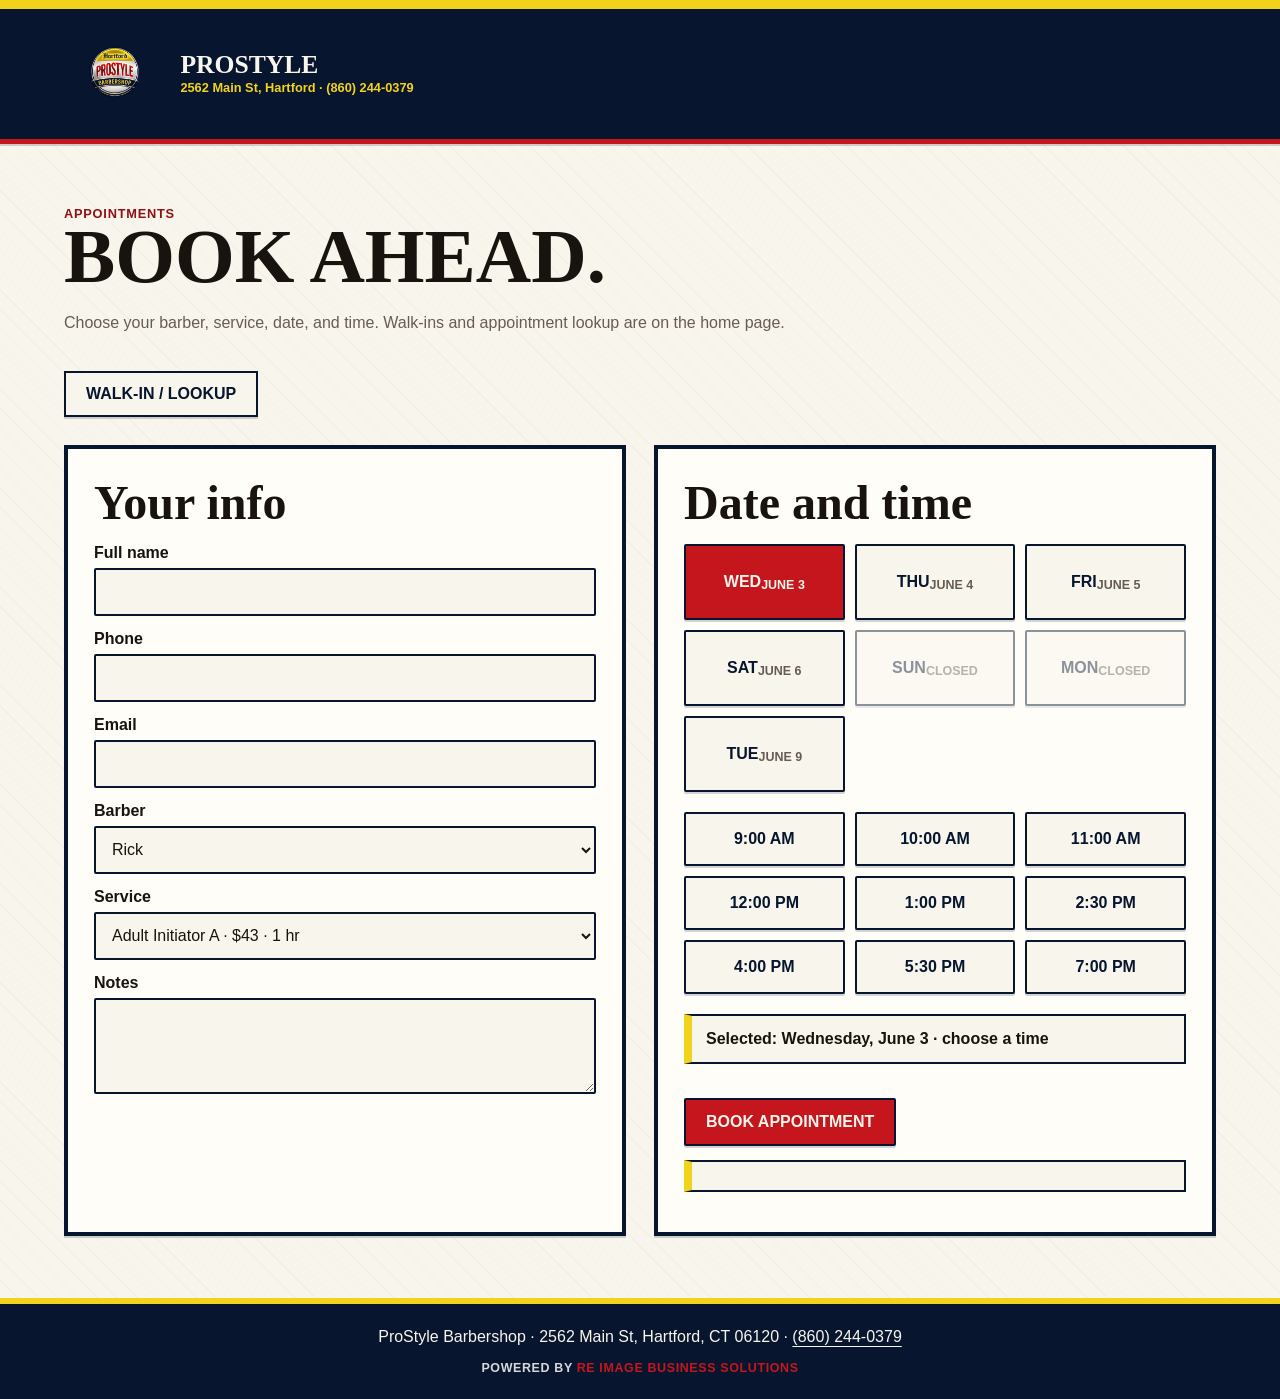
==== appointment.html @ e4a86580 "Add files via upload" ====
<!doctype html>
<html lang="en">
  <head>
    <meta charset="UTF-8" />
    <meta name="viewport" content="width=device-width, initial-scale=1.0" />
    <title>Book Appointment | ProStyle Barbershop</title>
    <meta name="description" content="Book a haircut appointment with ProStyle Barbershop in Hartford, CT." />
    <link rel="icon" href="./assets/logo.png" />
    <link rel="stylesheet" href="./styles.css" />
  </head>
  <body>
    <header>
      <div class="appointment-header">
      <a class="brand" href="./index.html">
        <img src="./assets/logo.png" alt="ProStyle Barbershop logo" />
        <span>
          <strong>ProStyle</strong>
          <span>2562 Main St, Hartford · (860) 244-0379</span>
        </span>
      </a>
      </div>
    </header>

    <main>
      <div class="eyebrow">Appointments</div>
      <h1>Book ahead.</h1>
      <p>Choose your barber, service, date, and time. Walk-ins and appointment lookup are on the home page.</p>
      <a class="button secondary" href="./index.html#checkin">Walk-in / lookup</a>

      <form class="booking" id="appointment-form">
        <section class="box">
          <h2>Your info</h2>
          <label for="name">Full name</label>
          <input id="name" name="name" autocomplete="name" required />

          <label for="phone">Phone</label>
          <input id="phone" name="phone" inputmode="tel" autocomplete="tel" required />

          <label for="email">Email</label>
          <input id="email" name="email" type="email" autocomplete="email" />

          <label for="barber">Barber</label>
          <select id="barber" name="barberId">
            <option value="rick">Rick</option>
            <option value="barber-2">Barber 2</option>
            <option value="barber-3">Barber 3</option>
          </select>

          <label for="service">Service</label>
          <select id="service" name="serviceId">
            <option value="adult-init-a">Adult Initiator A · $43 · 1 hr</option>
            <option value="adult-init-b">Adult Initiator B · $37 · 45 min</option>
            <option value="child-init-a">Child Initiator A · $33 · 45 min</option>
            <option value="child-init-b">Child Initiator B · $27 · 30 min</option>
            <option value="groomer-a">Groomer A · $49 · 1 hr</option>
            <option value="groomer-b">Groomer B · $43 · 45 min</option>
            <option value="sustainer-a">Sustainer A · $29 · 45 min</option>
            <option value="sustainer-b">Sustainer B · $25 · 30 min</option>
            <option value="sustainer-c">Sustainer C · $23 · 30 min</option>
            <option value="looker-a">Looker A · $57 · 1 hr 15 min</option>
            <option value="looker-b">Looker B · $51 · 1 hr</option>
            <option value="looker-plus-a">Looker + A · $67 · 1 hr 30 min</option>
            <option value="looker-plus-b">Looker + B · $61 · 1 hr 15 min</option>
          </select>

          <label for="notes">Notes</label>
          <textarea id="notes" name="notes"></textarea>
        </section>

        <section class="box">
          <h2>Date and time</h2>
          <div class="calendar">
            <button type="button" class="day active" data-date="Wednesday, June 3">Wed<small>June 3</small></button>
            <button type="button" class="day" data-date="Thursday, June 4">Thu<small>June 4</small></button>
            <button type="button" class="day" data-date="Friday, June 5">Fri<small>June 5</small></button>
            <button type="button" class="day" data-date="Saturday, June 6">Sat<small>June 6</small></button>
            <button type="button" class="day" disabled>Sun<small>Closed</small></button>
            <button type="button" class="day" disabled>Mon<small>Closed</small></button>
            <button type="button" class="day" data-date="Tuesday, June 9">Tue<small>June 9</small></button>
          </div>

          <div class="times">
            <button type="button" class="time" data-time="9:00 AM">9:00 AM</button>
            <button type="button" class="time" data-time="10:00 AM">10:00 AM</button>
            <button type="button" class="time" data-time="11:00 AM">11:00 AM</button>
            <button type="button" class="time" data-time="12:00 PM">12:00 PM</button>
            <button type="button" class="time" data-time="1:00 PM">1:00 PM</button>
            <button type="button" class="time" data-time="2:30 PM">2:30 PM</button>
            <button type="button" class="time" data-time="4:00 PM">4:00 PM</button>
            <button type="button" class="time" data-time="5:30 PM">5:30 PM</button>
            <button type="button" class="time" data-time="7:00 PM">7:00 PM</button>
          </div>

          <div class="notice" id="selected">Selected: Wednesday, June 3 · choose a time</div>
          <button type="submit">Book appointment</button>
          <p class="message" id="result"></p>
        </section>
      </form>
    </main>

    <footer>
      <p class="footer-line">ProStyle Barbershop · 2562 Main St, Hartford, CT 06120 · <a href="tel:18602440379">(860) 244-0379</a></p>
      <p class="powered-by">Powered by <a href="https://reimagebs.com">RE IMAGE BUSINESS SOLUTIONS</a></p>
    </footer>

    <script>
      let selectedDate = "Wednesday, June 3";
      let selectedTime = "";
      const selected = document.querySelector("#selected");
      const API_BASE = "http://127.0.0.1:8787/api";

      function id(prefix) {
        return `${prefix}-${Date.now()}-${Math.random().toString(16).slice(2)}`;
      }

      async function api(path, options) {
        const response = await fetch(`${API_BASE}${path}`, {
          headers: { "Content-Type": "application/json" },
          ...options
        });
        if (!response.ok) throw new Error(`API ${response.status}`);
        return response.json();
      }

      function updateSelected() {
        selected.textContent = `Selected: ${selectedDate} · ${selectedTime || "choose a time"}`;
      }

      document.querySelectorAll("[data-date]").forEach((button) => {
        button.addEventListener("click", () => {
          document.querySelectorAll("[data-date]").forEach((day) => day.classList.remove("active"));
          button.classList.add("active");
          selectedDate = button.dataset.date;
          updateSelected();
        });
      });

      document.querySelectorAll("[data-time]").forEach((button) => {
        button.addEventListener("click", () => {
          document.querySelectorAll("[data-time]").forEach((time) => time.classList.remove("active"));
          button.classList.add("active");
          selectedTime = button.dataset.time;
          updateSelected();
        });
      });

      document.querySelector("#appointment-form").addEventListener("submit", async (event) => {
        event.preventDefault();
        const result = document.querySelector("#result");
        if (!selectedTime) {
          result.textContent = "Choose a time before booking.";
          return;
        }

        const form = new FormData(event.currentTarget);
        const appointment = {
          id: id("a"),
          name: form.get("name"),
          phone: form.get("phone"),
          email: form.get("email"),
          barberId: form.get("barberId"),
          serviceId: form.get("serviceId"),
          notes: form.get("notes"),
          addonIds: [],
          date: selectedDate,
          time: selectedTime,
          status: "Booked"
        };

        try {
          await api("/appointments", { method: "POST", body: JSON.stringify(appointment) });
          result.textContent = `Booked for ${selectedDate} at ${selectedTime}. The admin portal has this appointment.`;
          event.currentTarget.reset();
        } catch {
          result.textContent = "Could not reach the admin backend. Start prostyle-admin with npm run server, then submit again.";
        }
      });
    </script>
  </body>
</html>
---- styles.css ----
:root {
  --navy: #07152f;
  --navy-dark: #030914;
  --red: #c5161d;
  --red-dark: #8f1016;
  --gold: #f2d21b;
  --cream: #f8f5ec;
  --cream-light: #fffdf7;
  --silver: #d8d8d8;
  --silver-dark: #767b83;
  --text: #18130f;
  --muted: #665c54;
  --line: #07152f;
  --line-soft: rgba(7, 21, 47, 0.2);
  --on-dark: #f8f5ec;
  --space-1: 6px;
  --space-2: 10px;
  --space-3: 14px;
  --space-4: 20px;
  --space-5: 28px;
  --space-6: 40px;
  --space-7: 58px;
  --radius: 2px;
  --border: 2px solid var(--line);
  --border-heavy: 4px solid var(--line);
  --shadow-sm: 0 2px 0 rgba(7, 21, 47, 0.18);
  --shadow: 0 12px 26px rgba(7, 21, 47, 0.14);
  --font-body: "Trebuchet MS", "Gill Sans", Arial, sans-serif;
  --font-display: Georgia, "Times New Roman", serif;
  font-family: var(--font-body);
}

* {
  box-sizing: border-box;
}

html {
  scroll-behavior: smooth;
}

body {
  margin: 0;
  background:
    repeating-linear-gradient(45deg, rgba(7, 21, 47, 0.025) 0 1px, transparent 1px 14px),
    var(--cream);
  color: var(--text);
}

a {
  color: inherit;
}

button,
input,
select,
textarea {
  font: inherit;
}

header {
  border-top: 9px solid var(--gold);
  border-bottom: 5px solid var(--red);
  background: var(--navy);
  color: var(--on-dark);
  box-shadow: var(--shadow-sm);
}

.masthead,
.appointment-header {
  display: flex;
  align-items: center;
  justify-content: space-between;
  gap: var(--space-5);
  padding: 14px clamp(16px, 5vw, 70px);
}

.brand {
  display: flex;
  align-items: center;
  gap: var(--space-3);
  color: inherit;
  text-decoration: none;
}

.brand img {
  width: clamp(76px, 8vw, 104px);
  height: clamp(76px, 8vw, 104px);
  object-fit: contain;
}

.brand strong,
h1,
h2,
h3 {
  margin: 0;
  font-family: var(--font-display);
  letter-spacing: 0;
}

.brand strong {
  display: block;
  color: var(--cream);
  font-size: clamp(1.25rem, 2vw, 1.85rem);
  line-height: 0.95;
  text-transform: uppercase;
}

.brand span span {
  display: block;
  color: var(--gold);
  font-size: clamp(0.76rem, 1vw, 0.95rem);
  font-weight: 900;
  line-height: 1.2;
  margin-top: 3px;
}

nav {
  display: flex;
  flex-wrap: wrap;
  justify-content: flex-end;
  gap: 0;
  border-left: 1px solid rgba(248, 245, 236, 0.28);
}

nav a {
  border-right: 1px solid rgba(248, 245, 236, 0.28);
  border-bottom: 3px solid transparent;
  padding: 13px 16px 10px;
  color: var(--cream);
  text-decoration: none;
  text-transform: uppercase;
  font-size: 0.82rem;
  font-weight: 900;
}

nav a:hover,
nav a:focus-visible {
  background: var(--red);
  border-bottom-color: var(--gold);
  color: var(--cream);
  outline: none;
}

.shop-line {
  display: flex;
  border-top: 1px solid rgba(248, 245, 236, 0.2);
  background: var(--navy-dark);
  color: var(--cream);
}

.shop-line div {
  flex: 1;
  padding: var(--space-3) clamp(16px, 4vw, 70px);
  border-right: 1px solid rgba(248, 245, 236, 0.22);
}

.shop-line div:nth-child(2) {
  text-align: center;
}

.shop-line span {
  display: block;
  color: var(--gold);
  font-size: 0.76rem;
  font-weight: 900;
  text-transform: uppercase;
}

.shop-line a,
footer a {
  color: var(--cream);
  text-decoration: underline;
  text-underline-offset: 4px;
}

main {
  padding: clamp(24px, 5vw, 62px) clamp(16px, 5vw, 70px);
}

.page-title {
  max-width: 1080px;
  margin-bottom: var(--space-6);
  border-left: 8px solid var(--red);
  border-top: 2px solid var(--gold);
  background:
    linear-gradient(135deg, rgba(7, 21, 47, 0.06), rgba(242, 210, 27, 0.08)),
    var(--cream-light);
  padding: clamp(24px, 5vw, 54px);
  box-shadow: var(--shadow);
}

.page-title p {
  max-width: 620px;
  margin: var(--space-3) 0 0;
  font-size: clamp(1rem, 1.5vw, 1.18rem);
}

.qr-landing {
  min-height: calc(100vh - 190px);
  display: flex;
  align-items: center;
}

.qr-panel {
  width: 100%;
  border-top: var(--border-heavy);
  border-bottom: var(--border-heavy);
  padding: clamp(28px, 6vw, 64px) 0;
}

.qr-actions {
  display: flex;
  flex-wrap: wrap;
  gap: var(--space-3);
  margin-top: var(--space-5);
}

.link-page {
  min-height: 100vh;
  background:
    repeating-linear-gradient(45deg, rgba(7, 21, 47, 0.025) 0 1px, transparent 1px 16px),
    var(--cream);
  color: var(--text);
}

.link-wrap {
  width: min(100%, 540px);
  margin: 0 auto;
  padding: clamp(50px, 9vh, 96px) 18px 42px;
  text-align: center;
  display: flex;
  flex-direction: column;
  align-items: center;
}

.link-logo {
  width: 168px;
  height: 168px;
  display: flex;
  align-items: center;
  justify-content: center;
  margin: 0 auto var(--space-5);
  background: var(--navy);
  border: 4px solid var(--gold);
  box-shadow: var(--shadow);
}

.link-logo img {
  width: 152px;
  height: 152px;
  object-fit: contain;
}

.link-title {
  margin: 0;
  color: var(--text);
  font-family: var(--font-display);
  font-size: clamp(3rem, 8vw, 5.1rem);
  line-height: 0.92;
  text-transform: uppercase;
}

.link-subtitle {
  margin: var(--space-2) 0 var(--space-5);
  color: var(--muted);
  font-size: 1.08rem;
  font-weight: 900;
}

.link-buttons {
  display: flex;
  flex-direction: column;
  align-items: stretch;
  gap: var(--space-3);
  width: min(100%, 420px);
  margin: 0 auto;
  border-left: 0;
}

.link-buttons .link-button {
  display: flex;
  align-items: center;
  justify-content: center;
  width: 100%;
  min-height: 58px;
  border: var(--border);
  background: var(--cream-light);
  color: var(--text);
  text-decoration: none;
  font-size: 1rem;
  font-weight: 900;
  text-transform: uppercase;
  padding: 12px 18px;
  box-shadow: var(--shadow-sm);
}

.link-buttons .link-button.primary {
  background: var(--red);
  color: var(--cream);
}

.link-buttons .link-button:hover,
.link-buttons .link-button:focus-visible {
  background: var(--navy);
  color: var(--cream);
  border-color: var(--navy);
  outline: none;
}

.link-meta {
  margin: var(--space-5) 0 0;
  color: var(--muted);
  font-weight: 900;
}

.link-powered {
  margin: var(--space-4) 0 0;
  color: var(--muted);
  font-weight: 900;
}

.link-powered a,
.powered-by a {
  color: var(--red);
  text-decoration: none;
  font-weight: 900;
}

.link-powered a:hover,
.powered-by a:hover {
  color: var(--gold);
}

.eyebrow {
  color: var(--red-dark);
  font-size: 0.8rem;
  font-weight: 900;
  letter-spacing: 0.06em;
  text-transform: uppercase;
}

h1 {
  color: var(--text);
  font-size: clamp(2.4rem, 6vw, 5.8rem);
  line-height: 0.94;
  text-transform: uppercase;
}

h2 {
  color: var(--text);
  font-size: clamp(1.7rem, 4vw, 3rem);
  margin-bottom: var(--space-3);
}

h3 {
  color: var(--text);
  font-size: 1.35rem;
}

p {
  color: var(--muted);
  line-height: 1.58;
}

.section {
  border-top: var(--border-heavy);
  padding: var(--space-5) 0 var(--space-6);
}

.menu-board {
  border-top: var(--border);
  background: rgba(255, 253, 247, 0.45);
}

.menu-item {
  display: grid;
  grid-template-columns: minmax(190px, 250px) minmax(0, 1fr) minmax(112px, auto);
  align-items: start;
  gap: var(--space-4);
  border-bottom: var(--border);
  padding: var(--space-4) 0;
}

.menu-item h3 {
  padding-left: var(--space-3);
}

.menu-item p {
  margin: 0;
}

.price {
  justify-self: end;
  min-width: 118px;
  border: 2px solid var(--red);
  background: var(--cream-light);
  color: var(--red-dark);
  font-weight: 900;
  text-align: center;
  padding: 7px 9px;
}

.checkin,
.booking {
  display: flex;
  flex-wrap: wrap;
  gap: var(--space-5);
}

.global-queue {
  border: var(--border-heavy);
  background: var(--cream-light);
  padding: clamp(18px, 3vw, 26px);
  margin: var(--space-4) 0 var(--space-5);
  box-shadow: var(--shadow-sm);
}

.global-queue h3,
.global-queue p {
  margin-bottom: var(--space-2);
}

.booking {
  margin-top: var(--space-5);
}

.box {
  flex: 1 1 360px;
  border: var(--border-heavy);
  background: var(--cream-light);
  padding: clamp(18px, 3vw, 26px);
  box-shadow: var(--shadow-sm);
}

label {
  display: block;
  margin: var(--space-3) 0 var(--space-1);
  color: var(--text);
  font-weight: 900;
}

input,
select,
textarea,
button {
  width: 100%;
  min-height: 48px;
  border: var(--border);
  border-radius: var(--radius);
  background: var(--cream);
  color: var(--text);
  padding: 11px 12px;
}

input:focus,
select:focus,
textarea:focus,
button:focus-visible,
.button:focus-visible {
  border-color: var(--red);
  outline: 3px solid rgba(242, 210, 27, 0.55);
  outline-offset: 2px;
}

textarea {
  min-height: 96px;
  resize: vertical;
}

button,
.button {
  display: inline-flex;
  align-items: center;
  justify-content: center;
  width: auto;
  margin-top: var(--space-4);
  background: var(--red);
  color: var(--cream);
  border: var(--border);
  padding: 12px 20px;
  text-decoration: none;
  text-transform: uppercase;
  font-weight: 900;
  cursor: pointer;
  box-shadow: var(--shadow-sm);
}

button:hover,
.button:hover {
  background: var(--navy);
  color: var(--cream);
  border-color: var(--navy);
}

.button.secondary {
  background: var(--cream);
  color: var(--navy);
  border-color: var(--navy);
}

.button.secondary:hover {
  background: var(--red-dark);
  color: var(--cream);
  border-color: var(--red-dark);
}

.queue {
  margin-top: var(--space-4);
  border-top: var(--border);
}

.queue-row {
  display: grid;
  grid-template-columns: 42px minmax(0, 1fr) minmax(160px, auto);
  align-items: center;
  gap: var(--space-3);
  border-bottom: var(--border);
  padding: var(--space-3) 0;
}

.queue-row strong:first-child {
  display: inline-flex;
  align-items: center;
  justify-content: center;
  width: 34px;
  height: 34px;
  background: var(--red);
  color: var(--cream);
}

.tag {
  display: inline-block;
  margin-right: var(--space-2);
  border: 1px solid var(--line);
  background: var(--gold);
  color: var(--navy);
  padding: 3px 7px;
  text-transform: uppercase;
  font-size: 0.72rem;
  font-weight: 900;
}

.calendar,
.times {
  display: grid;
  grid-template-columns: repeat(auto-fit, minmax(120px, 1fr));
  gap: var(--space-2);
  margin: var(--space-3) 0 var(--space-4);
}

.day,
.time {
  margin: 0;
  min-height: 54px;
  background: var(--cream);
  color: var(--navy);
  font-weight: 900;
  text-transform: uppercase;
}

.day {
  min-height: 76px;
}

.day small {
  display: block;
  margin-top: var(--space-1);
  color: var(--muted);
  font-size: 0.78rem;
}

.day[disabled] {
  opacity: 0.46;
  cursor: not-allowed;
}

.day[disabled]:hover {
  background: var(--cream);
  color: var(--navy);
  border-color: var(--line);
}

.active {
  background: var(--red);
  color: var(--cream);
}

.active small {
  color: var(--cream);
}

.notice,
.message {
  border: var(--border);
  border-left: 8px solid var(--gold);
  background: var(--cream);
  padding: var(--space-3);
  margin: var(--space-3) 0;
  color: var(--text);
  font-weight: 900;
}

footer {
  background: var(--navy);
  color: var(--cream);
  border-top: 6px solid var(--gold);
  padding: var(--space-4) clamp(16px, 5vw, 70px);
  text-align: center;
}

.footer-line {
  margin: 0 0 var(--space-2);
  color: var(--cream);
}

.powered-by {
  margin: 0;
  color: var(--silver);
  font-size: 0.78rem;
  font-weight: 900;
  letter-spacing: 0.05em;
  text-transform: uppercase;
}

@media (max-width: 860px) {
  .masthead,
  .appointment-header {
    display: block;
  }

  .brand {
    justify-content: center;
    text-align: left;
  }

  nav {
    margin-top: var(--space-3);
    border-left: 0;
  }

  nav a {
    flex: 1 1 33%;
    border: var(--border);
    border-color: rgba(248, 245, 236, 0.35);
    text-align: center;
  }

  .shop-line {
    display: block;
  }

  .shop-line div,
  .shop-line div:nth-child(2) {
    border-right: 0;
    border-bottom: 1px solid rgba(248, 245, 236, 0.22);
    text-align: left;
  }

  .page-title {
    padding: var(--space-5);
  }

  .menu-item {
    grid-template-columns: 1fr;
    gap: var(--space-2);
  }

  .menu-item h3 {
    padding-left: 0;
  }

  .price {
    justify-self: start;
  }

  button,
  .button {
    width: 100%;
  }

  .qr-actions {
    display: block;
  }

  .queue-row {
    grid-template-columns: 36px minmax(0, 1fr);
  }

  .queue-row span:last-child {
    grid-column: 2;
  }
}

@media (max-width: 540px) {
  main {
    padding: 22px 14px;
  }

  .masthead,
  .appointment-header {
    padding-inline: 14px;
  }

  .brand img {
    width: 74px;
    height: 74px;
  }

  .brand strong {
    font-size: 1.18rem;
  }

  nav a {
    flex-basis: 100%;
    padding: 12px;
  }

  h1 {
    font-size: 2.35rem;
  }

  h2 {
    font-size: 1.65rem;
  }

  .page-title,
  .box,
  .global-queue {
    padding: 16px;
  }

  .calendar,
  .times {
    grid-template-columns: 1fr;
  }

  .link-wrap {
    padding-top: 42px;
  }

  .link-logo {
    width: 138px;
    height: 138px;
  }

  .link-logo img {
    width: 126px;
    height: 126px;
  }

  .link-buttons {
    width: 100%;
  }

  .link-buttons .link-button {
    min-height: 56px;
  }
}
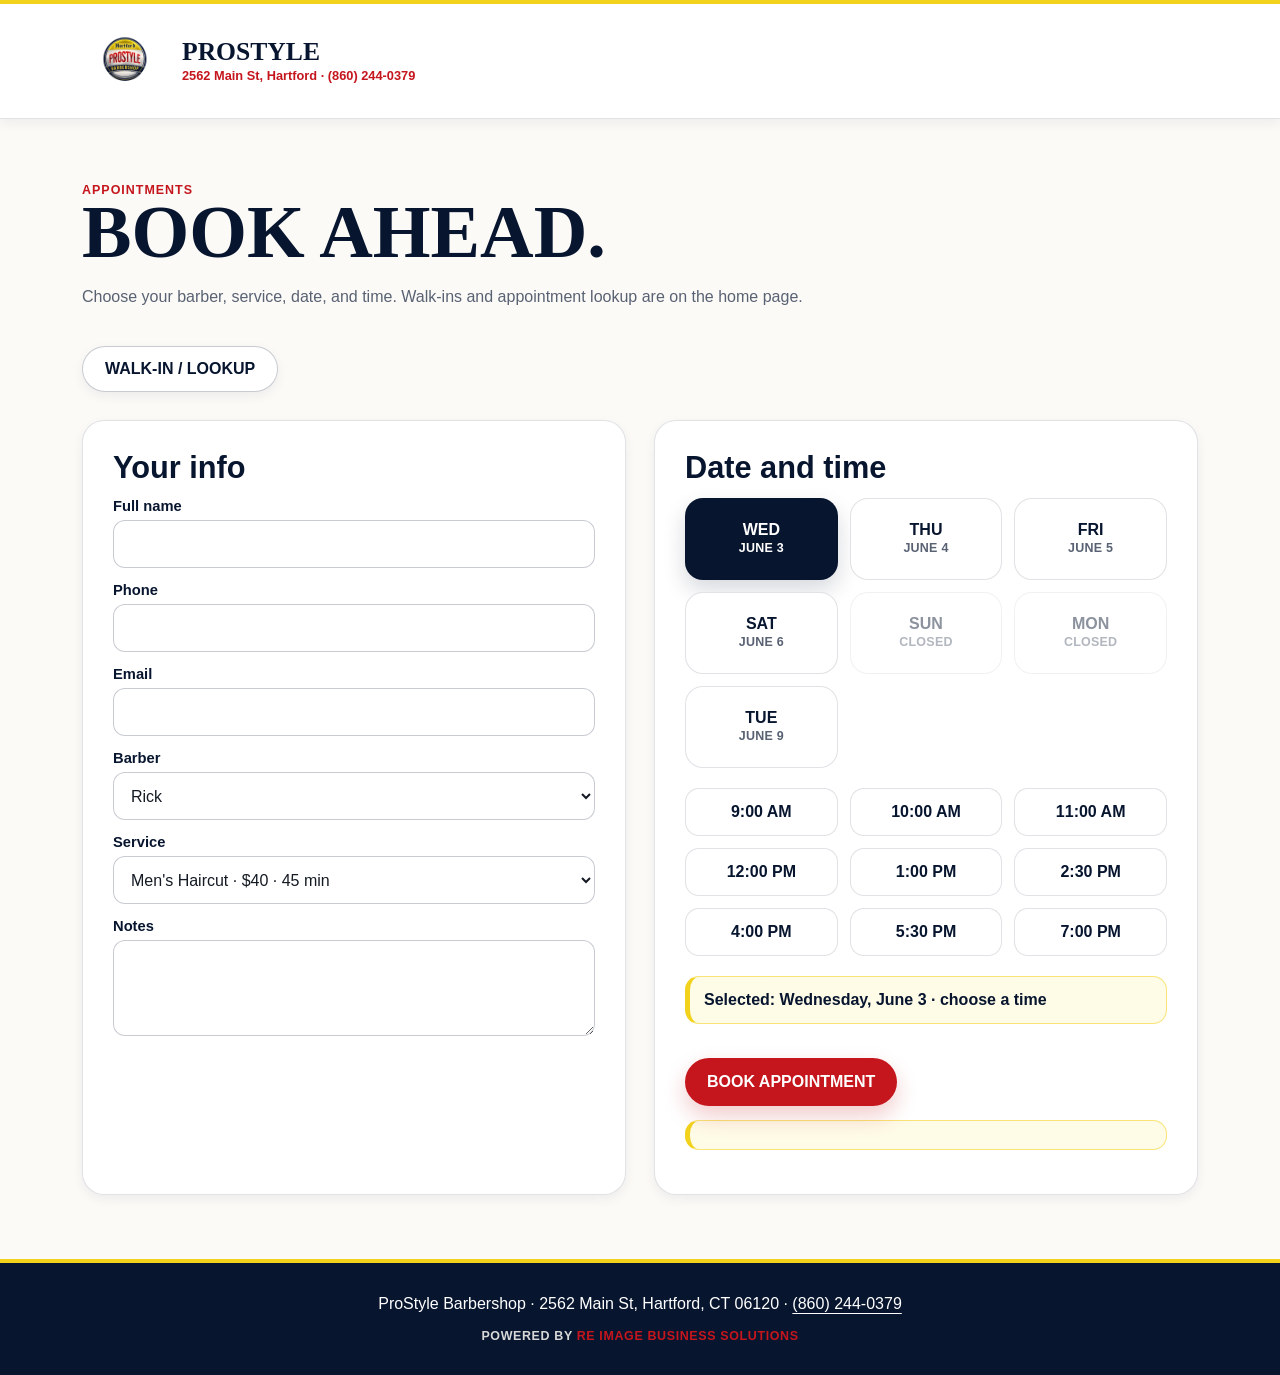
==== commit 66cf1373: "Add files via upload" ====
--- a/appointment.html
+++ b/appointment.html
@@ -48,19 +48,23 @@
 
           <label for="service">Service</label>
           <select id="service" name="serviceId">
-            <option value="adult-init-a">Adult Initiator A · $43 · 1 hr</option>
-            <option value="adult-init-b">Adult Initiator B · $37 · 45 min</option>
-            <option value="child-init-a">Child Initiator A · $33 · 45 min</option>
-            <option value="child-init-b">Child Initiator B · $27 · 30 min</option>
-            <option value="groomer-a">Groomer A · $49 · 1 hr</option>
-            <option value="groomer-b">Groomer B · $43 · 45 min</option>
-            <option value="sustainer-a">Sustainer A · $29 · 45 min</option>
-            <option value="sustainer-b">Sustainer B · $25 · 30 min</option>
-            <option value="sustainer-c">Sustainer C · $23 · 30 min</option>
-            <option value="looker-a">Looker A · $57 · 1 hr 15 min</option>
-            <option value="looker-b">Looker B · $51 · 1 hr</option>
-            <option value="looker-plus-a">Looker + A · $67 · 1 hr 30 min</option>
-            <option value="looker-plus-b">Looker + B · $61 · 1 hr 15 min</option>
+            <option value="mens-haircut">Men's Haircut · $40 · 45 min</option>
+            <option value="mens-specialty">Men's Specialty Haircut · $40+ · 45 min</option>
+            <option value="hair-design">Hair Design / Graphics · $40+ · 45 min</option>
+            <option value="mens-lining">Men's Hair Lining · $20+ · 20 min</option>
+            <option value="head-shave-razor">Men's Head Shave - Razor · $30 · 30 min</option>
+            <option value="senior-lining">Senior's Hair Lining · $10 · 15 min</option>
+            <option value="face-shave">Shaves (Face) · $10+ · 20 min</option>
+            <option value="mustache">Mustache · $10 · 10 min</option>
+            <option value="beard-full">Beards (Full) · $10+ · 15 min</option>
+            <option value="shampoo">Shampoo · $15+ · 15 min</option>
+            <option value="hair-color-head">Hair Coloring (Head) · $30 · 45 min</option>
+            <option value="hair-color-beard">Hair Coloring (Beard) · $15 · 25 min</option>
+            <option value="boys-haircut">Boy's Haircut (12 yrs & under) · $25 · 30 min</option>
+            <option value="boys-lining">Boy's Hair Lining · $10+ · 15 min</option>
+            <option value="women-back-taper">Women Haircuts (Back Taper) · $20 · 25 min</option>
+            <option value="women-full">Women Haircuts (Full) · $30 · 40 min</option>
+            <option value="eyebrow-arching">Eyebrow Arching · $10 · 10 min</option>
           </select>
 
           <label for="notes">Notes</label>
--- a/styles.css
+++ b/styles.css
@@ -1,31 +1,34 @@
 :root {
   --navy: #07152f;
-  --navy-dark: #030914;
+  --navy-2: #0c2148;
   --red: #c5161d;
-  --red-dark: #8f1016;
+  --red-dark: #961016;
   --gold: #f2d21b;
   --cream: #f8f5ec;
-  --cream-light: #fffdf7;
+  --white: #ffffff;
   --silver: #d8d8d8;
-  --silver-dark: #767b83;
-  --text: #18130f;
-  --muted: #665c54;
-  --line: #07152f;
-  --line-soft: rgba(7, 21, 47, 0.2);
-  --on-dark: #f8f5ec;
+  --gray-50: #fbfaf7;
+  --gray-100: #f2f0ea;
+  --gray-200: #e7e4dc;
+  --gray-500: #69717c;
+  --text: #141a23;
+  --muted: #596273;
+  --line: rgba(7, 21, 47, 0.12);
+  --line-strong: rgba(7, 21, 47, 0.22);
   --space-1: 6px;
   --space-2: 10px;
   --space-3: 14px;
   --space-4: 20px;
   --space-5: 28px;
-  --space-6: 40px;
-  --space-7: 58px;
-  --radius: 2px;
-  --border: 2px solid var(--line);
-  --border-heavy: 4px solid var(--line);
-  --shadow-sm: 0 2px 0 rgba(7, 21, 47, 0.18);
-  --shadow: 0 12px 26px rgba(7, 21, 47, 0.14);
-  --font-body: "Trebuchet MS", "Gill Sans", Arial, sans-serif;
+  --space-6: 42px;
+  --space-7: 64px;
+  --radius-sm: 8px;
+  --radius: 14px;
+  --radius-lg: 22px;
+  --shadow-sm: 0 4px 12px rgba(7, 21, 47, 0.06);
+  --shadow: 0 18px 42px rgba(7, 21, 47, 0.1);
+  --shadow-strong: 0 24px 60px rgba(7, 21, 47, 0.14);
+  --font-body: Inter, "Trebuchet MS", Arial, sans-serif;
   --font-display: Georgia, "Times New Roman", serif;
   font-family: var(--font-body);
 }
@@ -40,9 +43,7 @@
 
 body {
   margin: 0;
-  background:
-    repeating-linear-gradient(45deg, rgba(7, 21, 47, 0.025) 0 1px, transparent 1px 14px),
-    var(--cream);
+  background: var(--gray-50);
   color: var(--text);
 }
 
@@ -58,11 +59,14 @@
 }
 
 header {
-  border-top: 9px solid var(--gold);
-  border-bottom: 5px solid var(--red);
-  background: var(--navy);
-  color: var(--on-dark);
+  position: sticky;
+  top: 0;
+  z-index: 10;
+  background: rgba(255, 255, 255, 0.96);
+  border-top: 4px solid var(--gold);
+  border-bottom: 1px solid var(--line);
   box-shadow: var(--shadow-sm);
+  backdrop-filter: blur(12px);
 }
 
 .masthead,
@@ -71,20 +75,22 @@
   align-items: center;
   justify-content: space-between;
   gap: var(--space-5);
-  padding: 14px clamp(16px, 5vw, 70px);
+  max-width: 1180px;
+  margin: 0 auto;
+  padding: 14px clamp(16px, 4vw, 32px);
 }
 
 .brand {
   display: flex;
   align-items: center;
   gap: var(--space-3);
-  color: inherit;
+  color: var(--navy);
   text-decoration: none;
 }
 
 .brand img {
-  width: clamp(76px, 8vw, 104px);
-  height: clamp(76px, 8vw, 104px);
+  width: clamp(62px, 7vw, 86px);
+  height: clamp(62px, 7vw, 86px);
   object-fit: contain;
 }
 
@@ -93,23 +99,23 @@
 h2,
 h3 {
   margin: 0;
-  font-family: var(--font-display);
   letter-spacing: 0;
 }
 
 .brand strong {
   display: block;
-  color: var(--cream);
-  font-size: clamp(1.25rem, 2vw, 1.85rem);
-  line-height: 0.95;
+  color: var(--navy);
+  font-family: var(--font-display);
+  font-size: clamp(1.15rem, 2vw, 1.7rem);
+  line-height: 1;
   text-transform: uppercase;
 }
 
 .brand span span {
   display: block;
-  color: var(--gold);
-  font-size: clamp(0.76rem, 1vw, 0.95rem);
-  font-weight: 900;
+  color: var(--red);
+  font-size: clamp(0.76rem, 1vw, 0.92rem);
+  font-weight: 800;
   line-height: 1.2;
   margin-top: 3px;
 }
@@ -118,40 +124,45 @@
   display: flex;
   flex-wrap: wrap;
   justify-content: flex-end;
-  gap: 0;
-  border-left: 1px solid rgba(248, 245, 236, 0.28);
+  gap: var(--space-2);
 }
 
 nav a {
-  border-right: 1px solid rgba(248, 245, 236, 0.28);
-  border-bottom: 3px solid transparent;
-  padding: 13px 16px 10px;
-  color: var(--cream);
+  border-radius: 999px;
+  color: var(--navy);
+  padding: 10px 14px;
   text-decoration: none;
   text-transform: uppercase;
-  font-size: 0.82rem;
+  font-size: 0.78rem;
   font-weight: 900;
 }
 
 nav a:hover,
 nav a:focus-visible {
-  background: var(--red);
-  border-bottom-color: var(--gold);
-  color: var(--cream);
+  background: var(--navy);
+  color: var(--white);
   outline: none;
 }
 
 .shop-line {
   display: flex;
-  border-top: 1px solid rgba(248, 245, 236, 0.2);
-  background: var(--navy-dark);
-  color: var(--cream);
+  justify-content: center;
+  border-top: 1px solid var(--line);
+  background: var(--navy);
+  color: var(--white);
 }
 
 .shop-line div {
+  display: flex;
+  min-height: 76px;
+  flex-direction: column;
+  align-items: center;
+  justify-content: center;
   flex: 1;
-  padding: var(--space-3) clamp(16px, 4vw, 70px);
-  border-right: 1px solid rgba(248, 245, 236, 0.22);
+  max-width: 393px;
+  padding: 12px clamp(16px, 3vw, 28px);
+  border-right: 1px solid rgba(255, 255, 255, 0.12);
+  text-align: center;
 }
 
 .shop-line div:nth-child(2) {
@@ -161,38 +172,57 @@
 .shop-line span {
   display: block;
   color: var(--gold);
-  font-size: 0.76rem;
+  font-size: 0.72rem;
   font-weight: 900;
   text-transform: uppercase;
 }
 
 .shop-line a,
 footer a {
-  color: var(--cream);
+  color: inherit;
   text-decoration: underline;
   text-underline-offset: 4px;
 }
 
 main {
-  padding: clamp(24px, 5vw, 62px) clamp(16px, 5vw, 70px);
+  max-width: 1180px;
+  margin: 0 auto;
+  padding: clamp(28px, 5vw, 68px) clamp(16px, 4vw, 32px);
 }
 
 .page-title {
-  max-width: 1080px;
+  position: relative;
+  overflow: hidden;
   margin-bottom: var(--space-6);
-  border-left: 8px solid var(--red);
-  border-top: 2px solid var(--gold);
-  background:
-    linear-gradient(135deg, rgba(7, 21, 47, 0.06), rgba(242, 210, 27, 0.08)),
-    var(--cream-light);
-  padding: clamp(24px, 5vw, 54px);
+  border-radius: var(--radius-lg);
+  background: linear-gradient(135deg, var(--white) 0%, var(--cream) 58%, rgba(242, 210, 27, 0.16) 100%);
+  padding: clamp(34px, 6vw, 76px);
   box-shadow: var(--shadow);
+}
+
+.page-title::before {
+  content: "";
+  position: absolute;
+  inset: 0 auto 0 0;
+  width: 7px;
+  background: var(--red);
+}
+
+.page-title::after {
+  content: "";
+  position: absolute;
+  top: 28px;
+  right: 30px;
+  width: 84px;
+  height: 6px;
+  border-radius: 999px;
+  background: var(--gold);
 }
 
 .page-title p {
   max-width: 620px;
   margin: var(--space-3) 0 0;
-  font-size: clamp(1rem, 1.5vw, 1.18rem);
+  font-size: clamp(1.05rem, 1.5vw, 1.22rem);
 }
 
 .qr-landing {
@@ -203,9 +233,10 @@
 
 .qr-panel {
   width: 100%;
-  border-top: var(--border-heavy);
-  border-bottom: var(--border-heavy);
-  padding: clamp(28px, 6vw, 64px) 0;
+  border-radius: var(--radius-lg);
+  background: var(--white);
+  padding: clamp(28px, 6vw, 64px);
+  box-shadow: var(--shadow);
 }
 
 .qr-actions {
@@ -217,16 +248,14 @@
 
 .link-page {
   min-height: 100vh;
-  background:
-    repeating-linear-gradient(45deg, rgba(7, 21, 47, 0.025) 0 1px, transparent 1px 16px),
-    var(--cream);
+  background: linear-gradient(180deg, var(--white), var(--gray-100));
   color: var(--text);
 }
 
 .link-wrap {
-  width: min(100%, 540px);
+  width: min(100%, 520px);
   margin: 0 auto;
-  padding: clamp(50px, 9vh, 96px) 18px 42px;
+  padding: clamp(46px, 9vh, 92px) 18px 42px;
   text-align: center;
   display: flex;
   flex-direction: column;
@@ -234,28 +263,28 @@
 }
 
 .link-logo {
-  width: 168px;
-  height: 168px;
+  width: 154px;
+  height: 154px;
   display: flex;
   align-items: center;
   justify-content: center;
   margin: 0 auto var(--space-5);
+  border-radius: 28px;
   background: var(--navy);
-  border: 4px solid var(--gold);
-  box-shadow: var(--shadow);
+  box-shadow: var(--shadow-strong);
 }
 
 .link-logo img {
-  width: 152px;
-  height: 152px;
+  width: 138px;
+  height: 138px;
   object-fit: contain;
 }
 
 .link-title {
   margin: 0;
-  color: var(--text);
+  color: var(--navy);
   font-family: var(--font-display);
-  font-size: clamp(3rem, 8vw, 5.1rem);
+  font-size: clamp(3rem, 8vw, 4.9rem);
   line-height: 0.92;
   text-transform: uppercase;
 }
@@ -263,8 +292,8 @@
 .link-subtitle {
   margin: var(--space-2) 0 var(--space-5);
   color: var(--muted);
-  font-size: 1.08rem;
-  font-weight: 900;
+  font-size: 1.05rem;
+  font-weight: 800;
 }
 
 .link-buttons {
@@ -274,7 +303,6 @@
   gap: var(--space-3);
   width: min(100%, 420px);
   margin: 0 auto;
-  border-left: 0;
 }
 
 .link-buttons .link-button {
@@ -283,9 +311,10 @@
   justify-content: center;
   width: 100%;
   min-height: 58px;
-  border: var(--border);
-  background: var(--cream-light);
-  color: var(--text);
+  border: 1px solid var(--line);
+  border-radius: 16px;
+  background: var(--white);
+  color: var(--navy);
   text-decoration: none;
   font-size: 1rem;
   font-weight: 900;
@@ -296,27 +325,29 @@
 
 .link-buttons .link-button.primary {
   background: var(--red);
-  color: var(--cream);
+  color: var(--white);
+  border-color: var(--red);
 }
 
 .link-buttons .link-button:hover,
 .link-buttons .link-button:focus-visible {
   background: var(--navy);
-  color: var(--cream);
+  color: var(--white);
   border-color: var(--navy);
   outline: none;
+  transform: translateY(-1px);
 }
 
 .link-meta {
   margin: var(--space-5) 0 0;
   color: var(--muted);
-  font-weight: 900;
+  font-weight: 800;
 }
 
 .link-powered {
   margin: var(--space-4) 0 0;
   color: var(--muted);
-  font-weight: 900;
+  font-weight: 800;
 }
 
 .link-powered a,
@@ -328,76 +359,90 @@
 
 .link-powered a:hover,
 .powered-by a:hover {
-  color: var(--gold);
+  color: var(--navy);
 }
 
 .eyebrow {
-  color: var(--red-dark);
-  font-size: 0.8rem;
-  font-weight: 900;
-  letter-spacing: 0.06em;
+  color: var(--red);
+  font-size: 0.78rem;
+  font-weight: 900;
+  letter-spacing: 0.08em;
   text-transform: uppercase;
 }
 
 h1 {
-  color: var(--text);
-  font-size: clamp(2.4rem, 6vw, 5.8rem);
-  line-height: 0.94;
+  color: var(--navy);
+  font-family: var(--font-display);
+  font-size: clamp(2.5rem, 5.8vw, 5.4rem);
+  line-height: 0.96;
   text-transform: uppercase;
 }
 
 h2 {
-  color: var(--text);
-  font-size: clamp(1.7rem, 4vw, 3rem);
+  color: var(--navy);
+  font-size: clamp(1.65rem, 3.2vw, 2.65rem);
+  line-height: 1.08;
   margin-bottom: var(--space-3);
 }
 
 h3 {
-  color: var(--text);
-  font-size: 1.35rem;
+  color: var(--navy);
+  font-size: 1.18rem;
+  line-height: 1.25;
 }
 
 p {
   color: var(--muted);
-  line-height: 1.58;
+  line-height: 1.6;
 }
 
 .section {
-  border-top: var(--border-heavy);
-  padding: var(--space-5) 0 var(--space-6);
+  padding: var(--space-6) 0;
+}
+
+.section + .section {
+  border-top: 1px solid var(--line);
 }
 
 .menu-board {
-  border-top: var(--border);
-  background: rgba(255, 253, 247, 0.45);
+  display: grid;
+  grid-template-columns: repeat(2, minmax(0, 1fr));
+  gap: var(--space-4);
+  margin-top: var(--space-4);
 }
 
 .menu-item {
   display: grid;
-  grid-template-columns: minmax(190px, 250px) minmax(0, 1fr) minmax(112px, auto);
-  align-items: start;
-  gap: var(--space-4);
-  border-bottom: var(--border);
-  padding: var(--space-4) 0;
+  grid-template-columns: minmax(0, 1fr) auto;
+  gap: var(--space-3);
+  min-height: 148px;
+  border: 1px solid var(--line);
+  border-radius: var(--radius);
+  background: var(--white);
+  padding: var(--space-4);
+  box-shadow: var(--shadow-sm);
 }
 
 .menu-item h3 {
-  padding-left: var(--space-3);
+  grid-column: 1;
 }
 
 .menu-item p {
+  grid-column: 1 / -1;
   margin: 0;
 }
 
 .price {
+  grid-column: 2;
   justify-self: end;
-  min-width: 118px;
-  border: 2px solid var(--red);
-  background: var(--cream-light);
-  color: var(--red-dark);
+  align-self: start;
+  border-radius: 999px;
+  background: rgba(197, 22, 29, 0.08);
+  color: var(--red);
   font-weight: 900;
   text-align: center;
-  padding: 7px 9px;
+  padding: 7px 11px;
+  white-space: nowrap;
 }
 
 .checkin,
@@ -408,11 +453,12 @@
 }
 
 .global-queue {
-  border: var(--border-heavy);
-  background: var(--cream-light);
-  padding: clamp(18px, 3vw, 26px);
+  border: 1px solid var(--line);
+  border-radius: var(--radius-lg);
+  background: var(--white);
+  padding: clamp(20px, 3vw, 30px);
   margin: var(--space-4) 0 var(--space-5);
-  box-shadow: var(--shadow-sm);
+  box-shadow: var(--shadow);
 }
 
 .global-queue h3,
@@ -426,16 +472,22 @@
 
 .box {
   flex: 1 1 360px;
-  border: var(--border-heavy);
-  background: var(--cream-light);
-  padding: clamp(18px, 3vw, 26px);
+  border: 1px solid var(--line);
+  border-radius: var(--radius-lg);
+  background: var(--white);
+  padding: clamp(20px, 3vw, 30px);
   box-shadow: var(--shadow-sm);
+}
+
+.booking .box h2 {
+  font-size: clamp(1.45rem, 2.4vw, 2.1rem);
 }
 
 label {
   display: block;
   margin: var(--space-3) 0 var(--space-1);
-  color: var(--text);
+  color: var(--navy);
+  font-size: 0.92rem;
   font-weight: 900;
 }
 
@@ -445,11 +497,11 @@
 button {
   width: 100%;
   min-height: 48px;
-  border: var(--border);
-  border-radius: var(--radius);
-  background: var(--cream);
+  border: 1px solid var(--line-strong);
+  border-radius: 12px;
+  background: var(--white);
   color: var(--text);
-  padding: 11px 12px;
+  padding: 11px 13px;
 }
 
 input:focus,
@@ -458,7 +510,7 @@
 button:focus-visible,
 .button:focus-visible {
   border-color: var(--red);
-  outline: 3px solid rgba(242, 210, 27, 0.55);
+  outline: 3px solid rgba(197, 22, 29, 0.14);
   outline-offset: 2px;
 }
 
@@ -474,39 +526,44 @@
   justify-content: center;
   width: auto;
   margin-top: var(--space-4);
+  border: 0;
+  border-radius: 999px;
   background: var(--red);
-  color: var(--cream);
-  border: var(--border);
-  padding: 12px 20px;
+  color: var(--white);
+  padding: 13px 22px;
   text-decoration: none;
   text-transform: uppercase;
   font-weight: 900;
   cursor: pointer;
-  box-shadow: var(--shadow-sm);
+  box-shadow: 0 10px 22px rgba(197, 22, 29, 0.22);
+  transition: transform 160ms ease, background 160ms ease, box-shadow 160ms ease;
 }
 
 button:hover,
 .button:hover {
   background: var(--navy);
-  color: var(--cream);
-  border-color: var(--navy);
+  color: var(--white);
+  box-shadow: 0 12px 24px rgba(7, 21, 47, 0.2);
+  transform: translateY(-1px);
 }
 
 .button.secondary {
-  background: var(--cream);
-  color: var(--navy);
-  border-color: var(--navy);
+  border: 1px solid var(--line-strong);
+  background: var(--white);
+  color: var(--navy);
+  box-shadow: var(--shadow-sm);
 }
 
 .button.secondary:hover {
-  background: var(--red-dark);
-  color: var(--cream);
-  border-color: var(--red-dark);
+  background: var(--navy);
+  color: var(--white);
 }
 
 .queue {
   margin-top: var(--space-4);
-  border-top: var(--border);
+  overflow: hidden;
+  border: 1px solid var(--line);
+  border-radius: var(--radius);
 }
 
 .queue-row {
@@ -514,59 +571,78 @@
   grid-template-columns: 42px minmax(0, 1fr) minmax(160px, auto);
   align-items: center;
   gap: var(--space-3);
-  border-bottom: var(--border);
-  padding: var(--space-3) 0;
+  background: var(--white);
+  border-bottom: 1px solid var(--line);
+  padding: var(--space-3);
+}
+
+.queue-row:last-child {
+  border-bottom: 0;
 }
 
 .queue-row strong:first-child {
   display: inline-flex;
   align-items: center;
   justify-content: center;
-  width: 34px;
-  height: 34px;
-  background: var(--red);
-  color: var(--cream);
+  width: 32px;
+  height: 32px;
+  border-radius: 50%;
+  background: var(--navy);
+  color: var(--white);
+  font-size: 0.9rem;
 }
 
 .tag {
   display: inline-block;
   margin-right: var(--space-2);
-  border: 1px solid var(--line);
-  background: var(--gold);
-  color: var(--navy);
-  padding: 3px 7px;
-  text-transform: uppercase;
-  font-size: 0.72rem;
+  border-radius: 999px;
+  background: rgba(242, 210, 27, 0.3);
+  color: var(--navy);
+  padding: 4px 8px;
+  text-transform: uppercase;
+  font-size: 0.7rem;
   font-weight: 900;
 }
 
 .calendar,
 .times {
   display: grid;
-  grid-template-columns: repeat(auto-fit, minmax(120px, 1fr));
-  gap: var(--space-2);
+  grid-template-columns: repeat(auto-fit, minmax(138px, 1fr));
+  gap: 12px;
   margin: var(--space-3) 0 var(--space-4);
 }
 
 .day,
 .time {
   margin: 0;
-  min-height: 54px;
-  background: var(--cream);
-  color: var(--navy);
+  min-height: 48px;
+  border: 1px solid var(--line);
+  border-radius: 14px;
+  background: var(--white);
+  color: var(--navy);
+  box-shadow: none;
   font-weight: 900;
   text-transform: uppercase;
 }
 
 .day {
-  min-height: 76px;
+  display: grid;
+  align-content: center;
+  justify-items: center;
+  gap: 3px;
+  min-height: 82px;
+  padding: 12px 10px;
+  border-radius: 18px;
+  font-size: 1rem;
+  line-height: 1.05;
 }
 
 .day small {
   display: block;
-  margin-top: var(--space-1);
   color: var(--muted);
   font-size: 0.78rem;
+  line-height: 1.1;
+  letter-spacing: 0.02em;
 }
 
 .day[disabled] {
@@ -575,42 +651,45 @@
 }
 
 .day[disabled]:hover {
-  background: var(--cream);
-  color: var(--navy);
-  border-color: var(--line);
-}
-
-.active {
-  background: var(--red);
-  color: var(--cream);
+  background: var(--white);
+  color: var(--navy);
+  transform: none;
+}
+
+.active,
+.active:hover {
+  background: var(--navy);
+  color: var(--white);
+  box-shadow: 0 10px 22px rgba(7, 21, 47, 0.16);
 }
 
 .active small {
-  color: var(--cream);
+  color: var(--white);
 }
 
 .notice,
 .message {
-  border: var(--border);
-  border-left: 8px solid var(--gold);
-  background: var(--cream);
+  border: 1px solid rgba(242, 210, 27, 0.55);
+  border-left: 5px solid var(--gold);
+  border-radius: var(--radius);
+  background: rgba(242, 210, 27, 0.1);
   padding: var(--space-3);
   margin: var(--space-3) 0;
-  color: var(--text);
-  font-weight: 900;
+  color: var(--navy);
+  font-weight: 800;
 }
 
 footer {
   background: var(--navy);
-  color: var(--cream);
-  border-top: 6px solid var(--gold);
-  padding: var(--space-4) clamp(16px, 5vw, 70px);
+  color: var(--white);
+  border-top: 4px solid var(--gold);
+  padding: var(--space-5) clamp(16px, 4vw, 32px);
   text-align: center;
 }
 
 .footer-line {
   margin: 0 0 var(--space-2);
-  color: var(--cream);
+  color: var(--white);
 }
 
 .powered-by {
@@ -623,26 +702,24 @@
 }
 
 @media (max-width: 860px) {
+  header {
+    position: static;
+  }
+
   .masthead,
   .appointment-header {
-    display: block;
-  }
-
-  .brand {
-    justify-content: center;
-    text-align: left;
+    align-items: flex-start;
+    flex-direction: column;
+    gap: var(--space-3);
   }
 
   nav {
-    margin-top: var(--space-3);
-    border-left: 0;
+    width: 100%;
+    justify-content: flex-start;
   }
 
   nav a {
-    flex: 1 1 33%;
-    border: var(--border);
-    border-color: rgba(248, 245, 236, 0.35);
-    text-align: center;
+    background: var(--gray-100);
   }
 
   .shop-line {
@@ -651,8 +728,11 @@
 
   .shop-line div,
   .shop-line div:nth-child(2) {
+    align-items: flex-start;
+    min-height: auto;
+    max-width: none;
     border-right: 0;
-    border-bottom: 1px solid rgba(248, 245, 236, 0.22);
+    border-bottom: 1px solid rgba(255, 255, 255, 0.12);
     text-align: left;
   }
 
@@ -660,17 +740,8 @@
     padding: var(--space-5);
   }
 
-  .menu-item {
+  .menu-board {
     grid-template-columns: 1fr;
-    gap: var(--space-2);
-  }
-
-  .menu-item h3 {
-    padding-left: 0;
-  }
-
-  .price {
-    justify-self: start;
   }
 
   button,
@@ -702,31 +773,45 @@
   }
 
   .brand img {
-    width: 74px;
-    height: 74px;
+    width: 64px;
+    height: 64px;
   }
 
   .brand strong {
-    font-size: 1.18rem;
+    font-size: 1.16rem;
+  }
+
+  nav {
+    display: grid;
+    grid-template-columns: 1fr;
   }
 
   nav a {
-    flex-basis: 100%;
-    padding: 12px;
+    text-align: center;
   }
 
   h1 {
-    font-size: 2.35rem;
+    font-size: 2.3rem;
   }
 
   h2 {
-    font-size: 1.65rem;
+    font-size: 1.55rem;
   }
 
   .page-title,
   .box,
   .global-queue {
-    padding: 16px;
+    border-radius: var(--radius);
+    padding: 18px;
+  }
+
+  .menu-item {
+    grid-template-columns: 1fr;
+  }
+
+  .price {
+    grid-column: 1;
+    justify-self: start;
   }
 
   .calendar,
@@ -735,24 +820,21 @@
   }
 
   .link-wrap {
-    padding-top: 42px;
+    padding-top: 38px;
   }
 
   .link-logo {
-    width: 138px;
-    height: 138px;
+    width: 132px;
+    height: 132px;
+    border-radius: 22px;
   }
 
   .link-logo img {
-    width: 126px;
-    height: 126px;
+    width: 118px;
+    height: 118px;
   }
 
   .link-buttons {
     width: 100%;
   }
-
-  .link-buttons .link-button {
-    min-height: 56px;
-  }
-}
+}
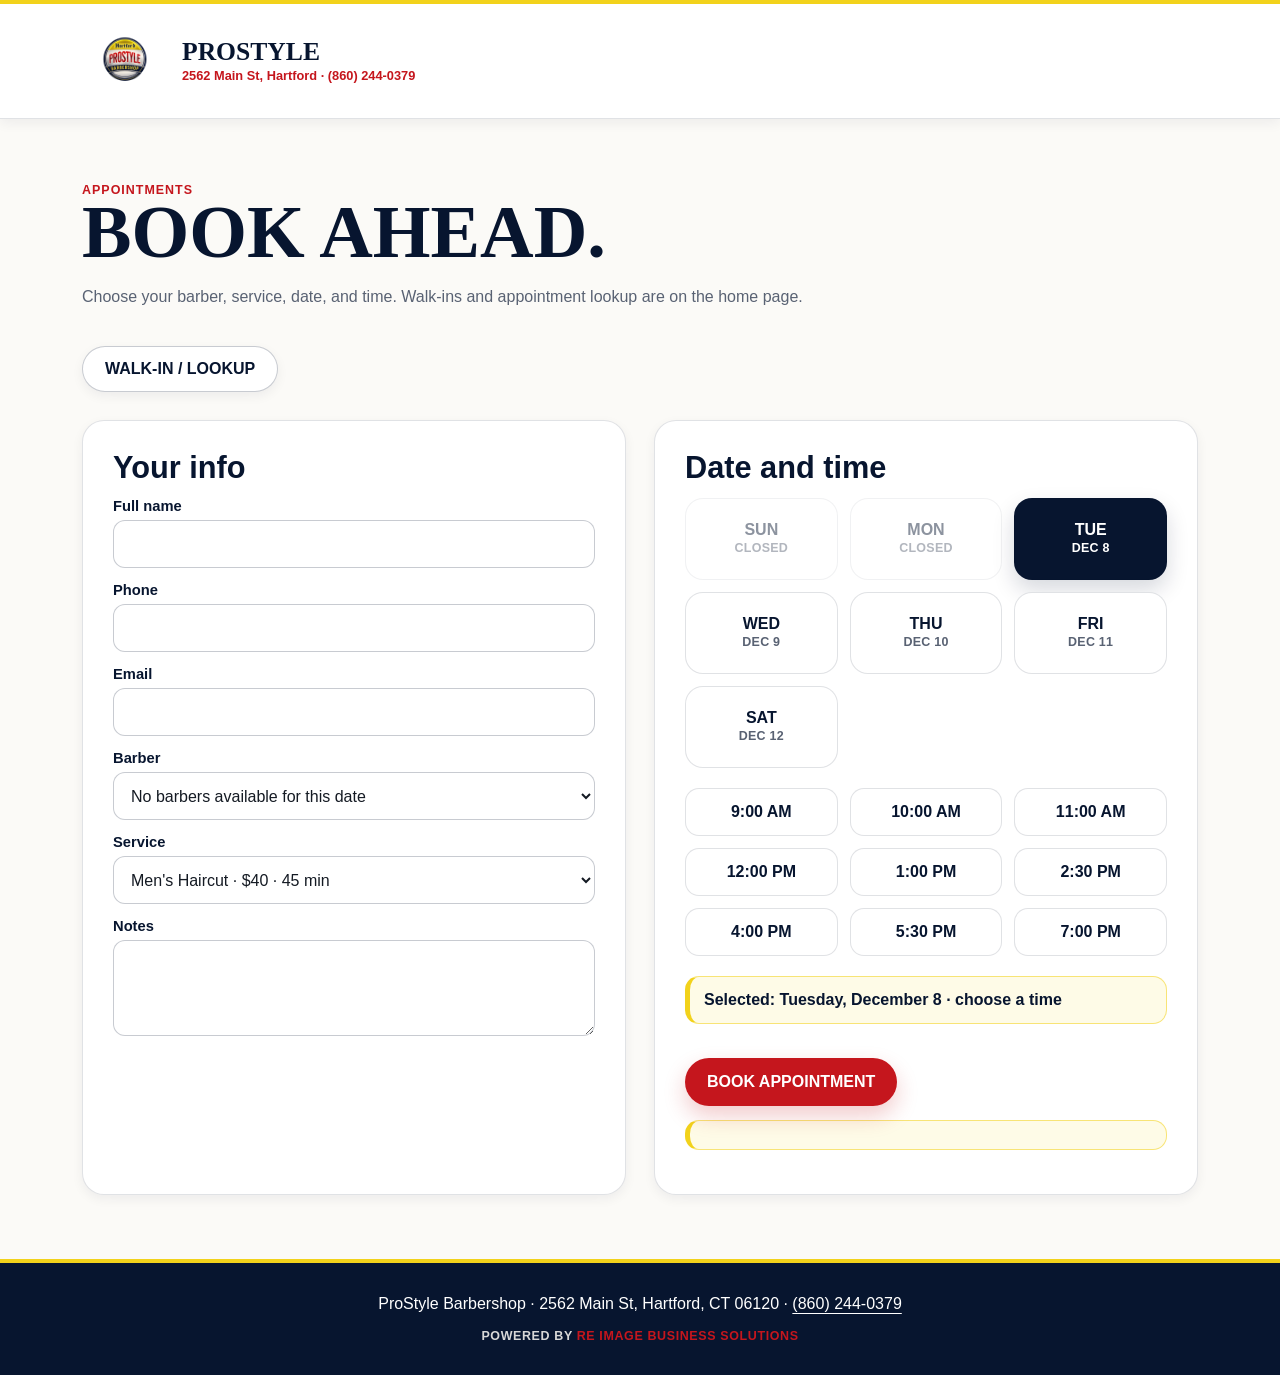
==== commit 51ac0cc4: "Add files via upload" ====
--- a/appointment.html
+++ b/appointment.html
@@ -41,9 +41,7 @@
 
           <label for="barber">Barber</label>
           <select id="barber" name="barberId">
-            <option value="rick">Rick</option>
-            <option value="barber-2">Barber 2</option>
-            <option value="barber-3">Barber 3</option>
+            <option value="">Loading available barbers...</option>
           </select>
 
           <label for="service">Service</label>
@@ -73,15 +71,7 @@
 
         <section class="box">
           <h2>Date and time</h2>
-          <div class="calendar">
-            <button type="button" class="day active" data-date="Wednesday, June 3">Wed<small>June 3</small></button>
-            <button type="button" class="day" data-date="Thursday, June 4">Thu<small>June 4</small></button>
-            <button type="button" class="day" data-date="Friday, June 5">Fri<small>June 5</small></button>
-            <button type="button" class="day" data-date="Saturday, June 6">Sat<small>June 6</small></button>
-            <button type="button" class="day" disabled>Sun<small>Closed</small></button>
-            <button type="button" class="day" disabled>Mon<small>Closed</small></button>
-            <button type="button" class="day" data-date="Tuesday, June 9">Tue<small>June 9</small></button>
-          </div>
+          <div class="calendar" id="calendar"></div>
 
           <div class="times">
             <button type="button" class="time" data-time="9:00 AM">9:00 AM</button>
@@ -109,9 +99,11 @@
 
     <script>
       let selectedDate = "Wednesday, June 3";
+      let selectedDateKey = "";
       let selectedTime = "";
       const selected = document.querySelector("#selected");
-      const API_BASE = "http://127.0.0.1:8787/api";
+      const API_BASE = window.PROSTYLE_API_BASE || "https://laudable-bass-943.convex.site/api";
+      let publicState = { barbers: [] };
 
       function id(prefix) {
         return `${prefix}-${Date.now()}-${Math.random().toString(16).slice(2)}`;
@@ -130,14 +122,87 @@
         selected.textContent = `Selected: ${selectedDate} · ${selectedTime || "choose a time"}`;
       }
 
-      document.querySelectorAll("[data-date]").forEach((button) => {
-        button.addEventListener("click", () => {
-          document.querySelectorAll("[data-date]").forEach((day) => day.classList.remove("active"));
-          button.classList.add("active");
-          selectedDate = button.dataset.date;
-          updateSelected();
+      function dateKey(date) {
+        return date.toISOString().slice(0, 10);
+      }
+
+      function dateLabel(date) {
+        return new Intl.DateTimeFormat("en-US", { weekday: "long", month: "long", day: "numeric" }).format(date);
+      }
+
+      function shortDay(date) {
+        return new Intl.DateTimeFormat("en-US", { weekday: "short" }).format(date);
+      }
+
+      function shortDate(date) {
+        return new Intl.DateTimeFormat("en-US", { month: "short", day: "numeric" }).format(date);
+      }
+
+      function isClosed(date) {
+        return [0, 1].includes(date.getDay());
+      }
+
+      function isBarberAvailable(barber, key = selectedDateKey) {
+        if (!barber || barber.active === false || barber.unavailableMode === "indefinite") return false;
+        if (barber.unavailableMode !== "range") return true;
+        const from = barber.unavailableFrom || "0000-01-01";
+        const to = barber.unavailableTo || "9999-12-31";
+        return !(key >= from && key <= to);
+      }
+
+      function buildCalendar() {
+        const calendar = document.querySelector("#calendar");
+        const days = [];
+        for (let offset = 0; days.length < 7; offset += 1) {
+          const date = new Date();
+          date.setDate(date.getDate() + offset);
+          const key = dateKey(date);
+          if (!selectedDateKey && !isClosed(date)) {
+            selectedDateKey = key;
+            selectedDate = dateLabel(date);
+          }
+          days.push({ date, key, closed: isClosed(date) });
+        }
+
+        calendar.innerHTML = days.map((day) => `
+          <button type="button" class="day ${day.key === selectedDateKey ? "active" : ""}" ${day.closed ? "disabled" : ""} data-date="${day.key}" data-label="${dateLabel(day.date)}">
+            ${shortDay(day.date)}<small>${day.closed ? "Closed" : shortDate(day.date)}</small>
+          </button>`).join("");
+
+        document.querySelectorAll("[data-date]").forEach((button) => {
+          button.addEventListener("click", () => {
+            document.querySelectorAll("[data-date]").forEach((day) => day.classList.remove("active"));
+            button.classList.add("active");
+            selectedDateKey = button.dataset.date;
+            selectedDate = button.dataset.label;
+            selectedTime = "";
+            document.querySelectorAll("[data-time]").forEach((time) => time.classList.remove("active"));
+            populateBarbers();
+            updateSelected();
+          });
         });
-      });
+      }
+
+      function populateBarbers() {
+        const select = document.querySelector("#barber");
+        const available = (publicState.barbers || []).filter((barber) => isBarberAvailable(barber));
+        const current = select.value;
+        if (!available.length) {
+          select.innerHTML = `<option value="">No barbers available for this date</option>`;
+          return;
+        }
+        select.innerHTML = available.map((barber) => `<option value="${barber.id}">${barber.name}</option>`).join("");
+        if (available.some((barber) => barber.id === current)) select.value = current;
+      }
+
+      async function loadPublicState() {
+        try {
+          publicState = await api("/public/state");
+        } catch {
+          publicState = { barbers: [] };
+        }
+        populateBarbers();
+      }
 
       document.querySelectorAll("[data-time]").forEach((button) => {
         button.addEventListener("click", () => {
@@ -166,19 +231,33 @@
           serviceId: form.get("serviceId"),
           notes: form.get("notes"),
           addonIds: [],
-          date: selectedDate,
+          date: selectedDateKey,
+          dateLabel: selectedDate,
           time: selectedTime,
           status: "Booked"
         };
+
+        if (!appointment.barberId) {
+          result.textContent = "No barbers are available for that date. Please choose another date.";
+          return;
+        }
 
         try {
           await api("/appointments", { method: "POST", body: JSON.stringify(appointment) });
           result.textContent = `Booked for ${selectedDate} at ${selectedTime}. The admin portal has this appointment.`;
           event.currentTarget.reset();
-        } catch {
-          result.textContent = "Could not reach the admin backend. Start prostyle-admin with npm run server, then submit again.";
+        } catch (error) {
+          result.textContent = error.message.includes("409")
+            ? "That barber is no longer available for this date. Please choose another barber or reschedule."
+            : "Could not reach the booking system. Please try again in a moment.";
         }
       });
+
+      buildCalendar();
+      loadPublicState();
+      window.addEventListener("focus", loadPublicState);
+      setInterval(loadPublicState, 15000);
+      updateSelected();
     </script>
   </body>
 </html>
--- a/styles.css
+++ b/styles.css
@@ -461,6 +461,43 @@
   box-shadow: var(--shadow);
 }
 
+.available-barbers {
+  border: 1px solid var(--line);
+  border-radius: var(--radius);
+  background: var(--white);
+  padding: var(--space-4);
+  margin: var(--space-4) 0;
+  box-shadow: var(--shadow-sm);
+}
+
+.available-barbers h3,
+.available-barbers p {
+  margin-bottom: var(--space-2);
+}
+
+.barber-chips {
+  display: flex;
+  flex-wrap: wrap;
+  gap: var(--space-2);
+  margin-top: var(--space-3);
+}
+
+.barber-chip {
+  display: inline-flex;
+  align-items: center;
+  min-height: 36px;
+  border-radius: 999px;
+  background: var(--navy);
+  color: var(--white);
+  padding: 7px 12px;
+  font-weight: 900;
+}
+
+.barber-chip.unavailable {
+  background: var(--gray-100);
+  color: var(--muted);
+}
+
 .global-queue h3,
 .global-queue p {
   margin-bottom: var(--space-2);
